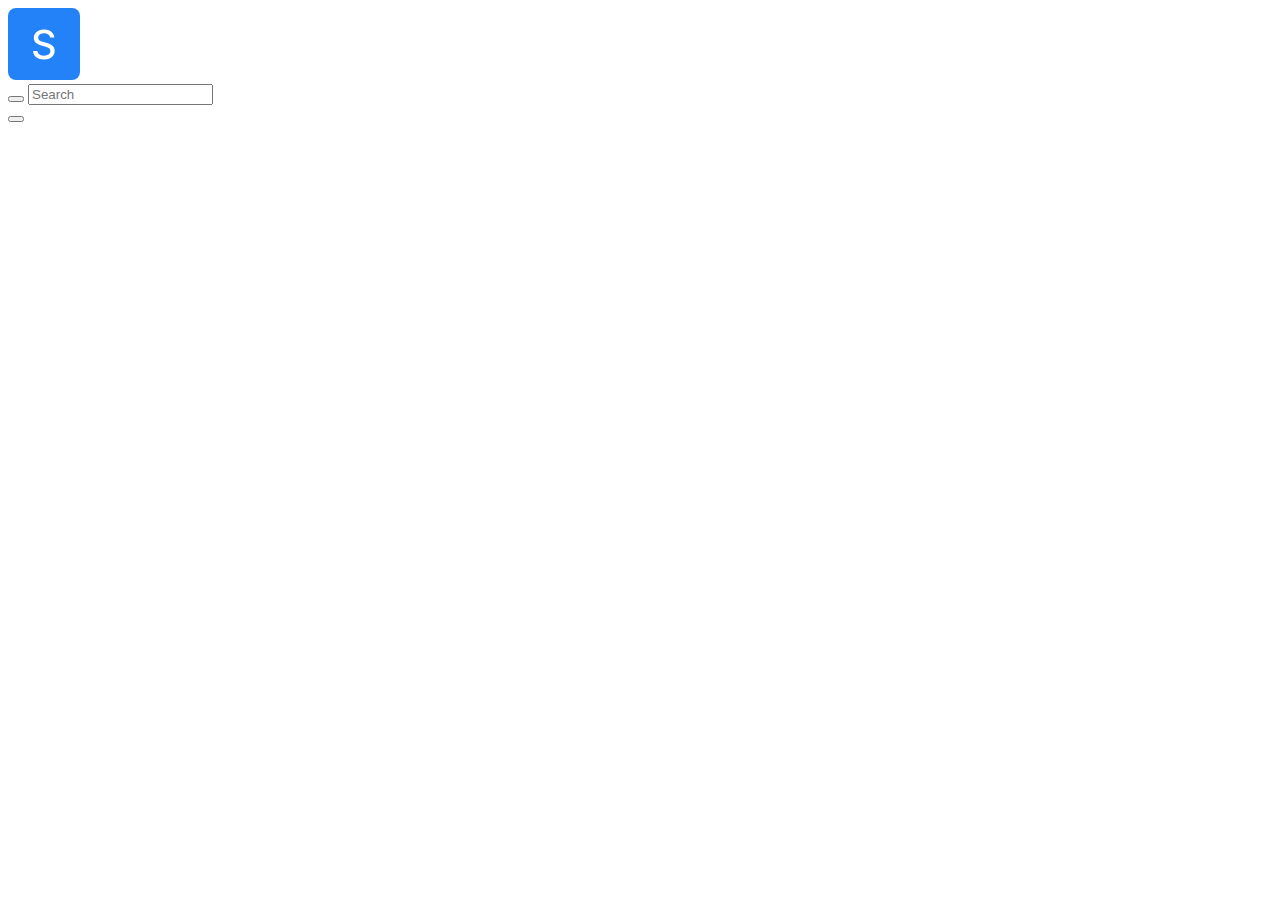
==== pages/results.html @ c0a2e743 "added results.html page" ====
<!DOCTYPE html>
<html lang="en">
<head>
    <meta charset="UTF-8">
    <meta name="viewport" content="width=device-width, initial-scale=1.0">
    <title>Surfboards | Results</title>

    <link rel="stylesheet" href="css/style.css">
</head>
<body>
    <header id="main-header" data-scroll>
        <nav class="nav">
                <a class="nav-logo" href="/index.html">
                    <img class="logo" src="/assets/images/logo.svg" alt="Surfboards home">
                </a>
                <div class="nav-tools">
                    <form class="search-bar" action="#" role="search">
                        <button class="search-btn">
                            <span class="icon-search icon-md"></span>
                        </button>
                        <label for="search-input" hidden>Search</label>
                        <input id="search-input" type="text" autocomplete="off" placeholder="Search">
                    </form>
                    <button class="btn-icon">
                        <span class="icon-light-mode icon-md"></span>
                    </button>
                </div>
        </nav>
    </header>
    <main>
        <section id="gallery">
            <div class="container">
                <ul id="gallery-items" class="grid-4-col" data-gallery-items>
                
                    
                </ul>
                <template data-gallery-item-template>
                    <li>
                        <a href="#">
                            <article class="gallery-item">
                                <div class="gallery-item-thumbnail">
                                    <img class="gallery-item-img"
                                         src="" 
                                         alt=""
                                         data-gallery-item-img>
                                </div>
                                <div class="gallery-item-text">
                                    <div>
                                        <h3 class="gallery-item-title" data-gallery-item-title></h3>
                                        <span class="gallery-item-meta" data-gallery-item-meta></span>
                                    </div>
                                    <span class="reviews" data-reviews></span>
                                </div>
                            </article>
                        </a>
                    </li>
                </template>
            </div>
        </section>

        <script src="js/index.js"></script>
    </main>
    
</body>
</html>
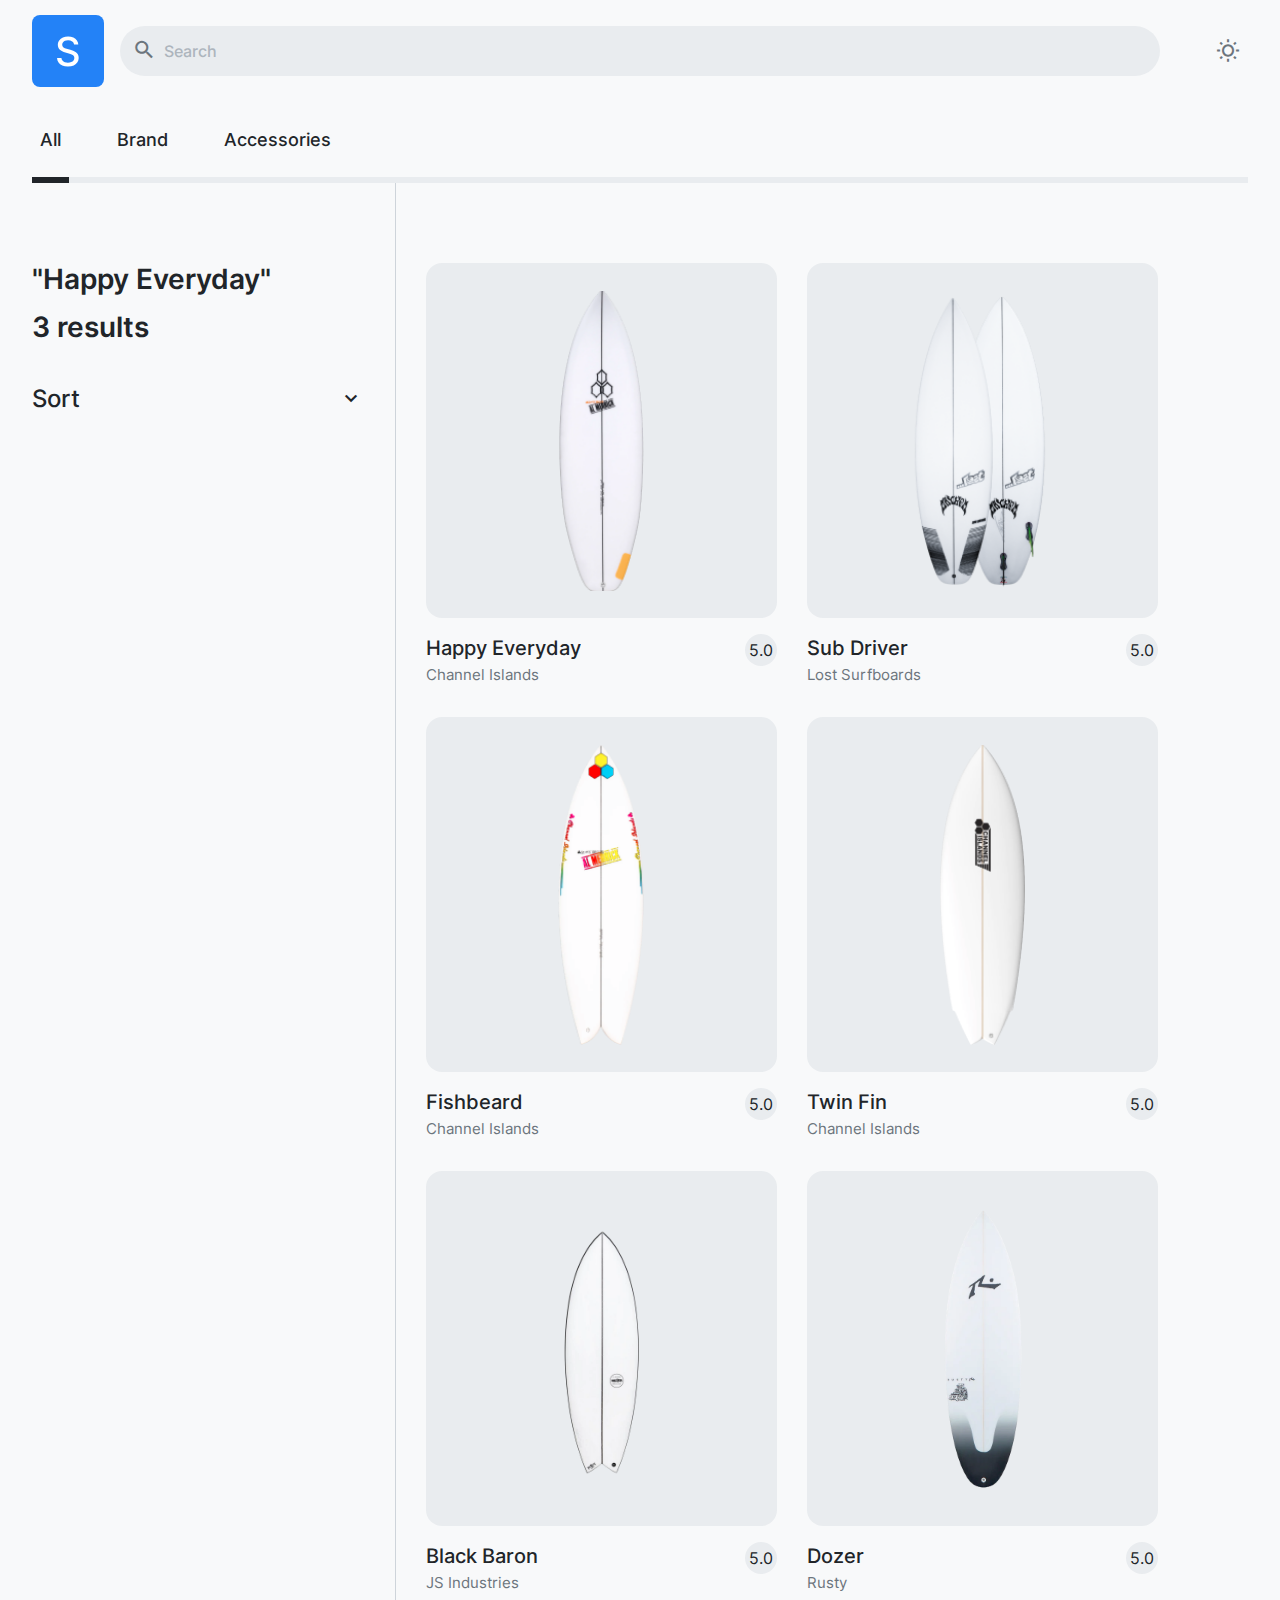
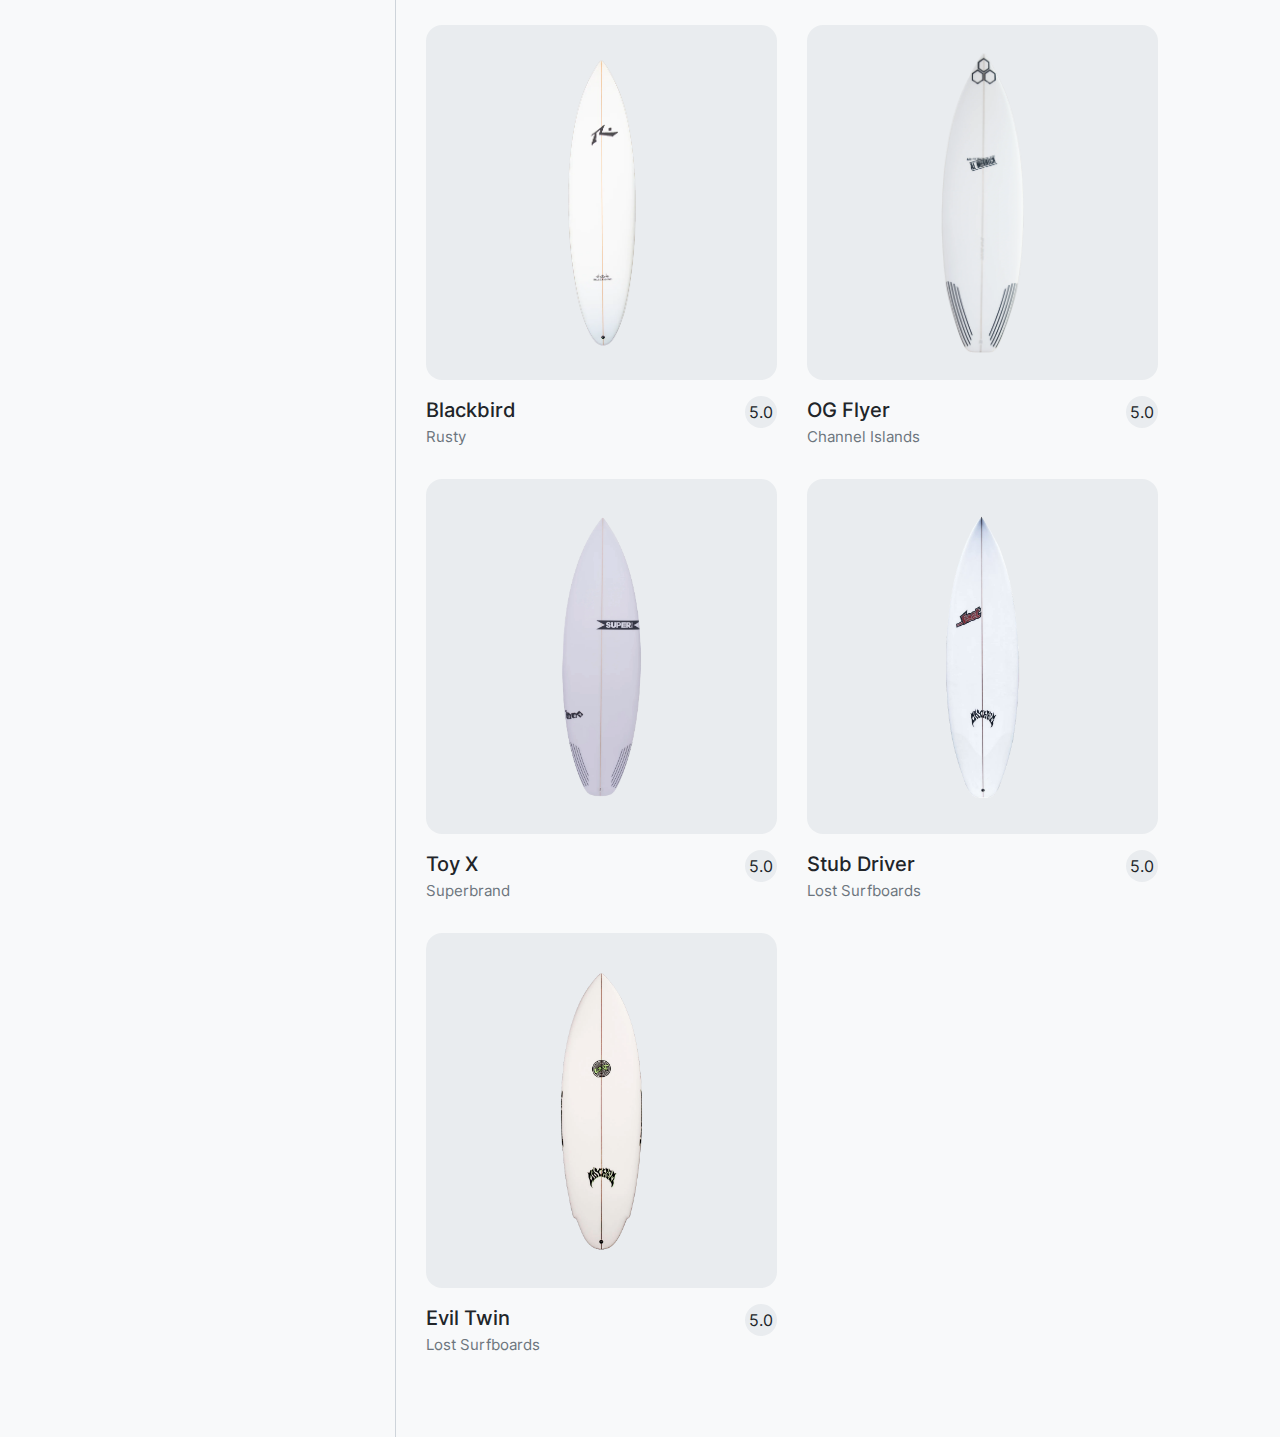
==== commit 866530ef: "built UI for results.html" ====
--- a/pages/results.html
+++ b/pages/results.html
@@ -1,48 +1,86 @@
 <!DOCTYPE html>
 <html lang="en">
+
 <head>
     <meta charset="UTF-8">
     <meta name="viewport" content="width=device-width, initial-scale=1.0">
     <title>Surfboards | Results</title>
 
-    <link rel="stylesheet" href="css/style.css">
+    <link rel="stylesheet" href="/css/style.css">
 </head>
+
 <body>
-    <header id="main-header" data-scroll>
-        <nav class="nav">
-                <a class="nav-logo" href="/index.html">
-                    <img class="logo" src="/assets/images/logo.svg" alt="Surfboards home">
-                </a>
-                <div class="nav-tools">
-                    <form class="search-bar" action="#" role="search">
-                        <button class="search-btn">
-                            <span class="icon-search icon-md"></span>
+    <div class="main-results-grid">
+        <header id="main-header" data-scroll>
+            <nav class="nav">
+                <div class="nav-top">
+                    <a class="nav-logo" href="/index.html">
+                        <img class="logo" src="/assets/images/logo.svg" alt="Surfboards home">
+                    </a>
+                    <div class="nav-tools">
+                        <form class="search-bar" role="search">
+                            <button class="search-btn">
+                                <span class="icon-search icon-md"></span>
+                            </button>
+                            <label for="search-input" hidden>Search</label>
+                            <input id="search-input" name="searchInput" type="text" autocomplete="off" placeholder="Search">
+                        </form>
+                        <button class="btn-icon">
+                            <span class="icon-light-mode icon-md"></span>
                         </button>
-                        <label for="search-input" hidden>Search</label>
-                        <input id="search-input" type="text" autocomplete="off" placeholder="Search">
-                    </form>
-                    <button class="btn-icon">
-                        <span class="icon-light-mode icon-md"></span>
-                    </button>
+                    </div>
                 </div>
-        </nav>
-    </header>
-    <main>
-        <section id="gallery">
-            <div class="container">
+                <div class="nav-bottom">
+                    <ul class="nav-categories">
+                        <li class="nav-category">
+                            <a href="#" class="is-selected">
+                                <span>All</span>
+                            </a>
+                        </li>
+                        <li class="nav-category">
+                            <a href="#">
+                                <span>Brand</span>
+                            </a>
+                        </li>
+                        <li class="nav-category">
+                            <a href="#">
+                                <span>Accessories</span>
+                            </a>
+                        </li>
+                    </ul>
+                </div>
+            </nav>
+        </header>
+
+        <aside id="main-aside">
+            <h2 id="results-page-title" class="h2">"Happy Everyday"</h2>
+            <span id="results-page-results" class="h2">3 results</span>
+
+            <section class="drop-section">
+                <ul class="drop-list">
+                    <li class="drop-item">
+                        <details>
+                            <summary class="drop-item-btn">
+                                <span class="h3">Sort</span>
+                                <span class="icon-chevron-down icon-md"></span>
+                            </summary>
+                            <div class="drop-item-collapsible"></div>
+                        </details>
+                    </li>
+                </ul>
+            </section>
+        </aside>
+
+        <main id="main-content">
+            <section id="gallery">
                 <ul id="gallery-items" class="grid-4-col" data-gallery-items>
-                
-                    
                 </ul>
                 <template data-gallery-item-template>
                     <li>
                         <a href="#">
                             <article class="gallery-item">
                                 <div class="gallery-item-thumbnail">
-                                    <img class="gallery-item-img"
-                                         src="" 
-                                         alt=""
-                                         data-gallery-item-img>
+                                    <img class="gallery-item-img" src="" alt="" data-gallery-item-img>
                                 </div>
                                 <div class="gallery-item-text">
                                     <div>
@@ -55,11 +93,11 @@
                         </a>
                     </li>
                 </template>
-            </div>
-        </section>
+            </section>
+        </main>
+    </div>
 
-        <script src="js/index.js"></script>
-    </main>
-    
+    <script src="/js/index.js"></script>
 </body>
+
 </html>--- a/css/style.css
+++ b/css/style.css
@@ -0,0 +1,985 @@
+@charset "UTF-8";
+/*! normalize.css v8.0.1 | MIT License | github.com/necolas/normalize.css */
+/* Document
+   ========================================================================== */
+/**
+ * 1. Correct the line height in all browsers.
+ * 2. Prevent adjustments of font size after orientation changes in iOS.
+ */
+html {
+  line-height: 1.15; /* 1 */
+  -webkit-text-size-adjust: 100%; /* 2 */
+}
+
+/* Sections
+   ========================================================================== */
+/**
+ * Remove the margin in all browsers.
+ */
+body {
+  margin: 0;
+}
+
+/**
+ * Render the `main` element consistently in IE.
+ */
+main {
+  display: block;
+}
+
+/**
+ * Correct the font size and margin on `h1` elements within `section` and
+ * `article` contexts in Chrome, Firefox, and Safari.
+ */
+/* Grouping content
+   ========================================================================== */
+/**
+ * 1. Add the correct box sizing in Firefox.
+ * 2. Show the overflow in Edge and IE.
+ */
+hr {
+  box-sizing: content-box; /* 1 */
+  height: 0; /* 1 */
+  overflow: visible; /* 2 */
+}
+
+/**
+ * 1. Correct the inheritance and scaling of font size in all browsers.
+ * 2. Correct the odd `em` font sizing in all browsers.
+ */
+pre {
+  font-family: monospace, monospace; /* 1 */
+  font-size: 1em; /* 2 */
+}
+
+/* Text-level semantics
+   ========================================================================== */
+/**
+ * Remove the gray background on active links in IE 10.
+ */
+a {
+  background-color: transparent;
+}
+
+/**
+ * 1. Remove the bottom border in Chrome 57-
+ * 2. Add the correct text decoration in Chrome, Edge, IE, Opera, and Safari.
+ */
+abbr[title] {
+  border-bottom: none; /* 1 */
+  text-decoration: underline; /* 2 */
+  -webkit-text-decoration: underline dotted;
+          text-decoration: underline dotted; /* 2 */
+}
+
+/**
+ * Add the correct font weight in Chrome, Edge, and Safari.
+ */
+b,
+strong {
+  font-weight: bolder;
+}
+
+/**
+ * 1. Correct the inheritance and scaling of font size in all browsers.
+ * 2. Correct the odd `em` font sizing in all browsers.
+ */
+code,
+kbd,
+samp {
+  font-family: monospace, monospace; /* 1 */
+  font-size: 1em; /* 2 */
+}
+
+/**
+ * Add the correct font size in all browsers.
+ */
+small {
+  font-size: 80%;
+}
+
+/**
+ * Prevent `sub` and `sup` elements from affecting the line height in
+ * all browsers.
+ */
+sub,
+sup {
+  font-size: 75%;
+  line-height: 0;
+  position: relative;
+  vertical-align: baseline;
+}
+
+sub {
+  bottom: -0.25em;
+}
+
+sup {
+  top: -0.5em;
+}
+
+/* Embedded content
+   ========================================================================== */
+/**
+ * Remove the border on images inside links in IE 10.
+ */
+img {
+  border-style: none;
+}
+
+/* Forms
+   ========================================================================== */
+/**
+ * 1. Change the font styles in all browsers.
+ * 2. Remove the margin in Firefox and Safari.
+ */
+button,
+input,
+optgroup,
+select,
+textarea {
+  font-family: inherit; /* 1 */
+  font-size: 100%; /* 1 */
+  line-height: 1.15; /* 1 */
+  margin: 0; /* 2 */
+}
+
+/**
+ * Show the overflow in IE.
+ * 1. Show the overflow in Edge.
+ */
+button,
+input { /* 1 */
+  overflow: visible;
+}
+
+/**
+ * Remove the inheritance of text transform in Edge, Firefox, and IE.
+ * 1. Remove the inheritance of text transform in Firefox.
+ */
+button,
+select { /* 1 */
+  text-transform: none;
+}
+
+/**
+ * Correct the inability to style clickable types in iOS and Safari.
+ */
+button,
+[type=button],
+[type=reset],
+[type=submit] {
+  -webkit-appearance: button;
+  -moz-appearance: button;
+       appearance: button;
+}
+
+/**
+ * Remove the inner border and padding in Firefox.
+ */
+button::-moz-focus-inner,
+[type=button]::-moz-focus-inner,
+[type=reset]::-moz-focus-inner,
+[type=submit]::-moz-focus-inner {
+  border-style: none;
+  padding: 0;
+}
+
+/**
+ * Restore the focus styles unset by the previous rule.
+ */
+button:-moz-focusring,
+[type=button]:-moz-focusring,
+[type=reset]:-moz-focusring,
+[type=submit]:-moz-focusring {
+  outline: 1px dotted ButtonText;
+}
+
+/**
+ * Correct the padding in Firefox.
+ */
+fieldset {
+  padding: 0.35em 0.75em 0.625em;
+}
+
+/**
+ * 1. Correct the text wrapping in Edge and IE.
+ * 2. Correct the color inheritance from `fieldset` elements in IE.
+ * 3. Remove the padding so developers are not caught out when they zero out
+ *    `fieldset` elements in all browsers.
+ */
+legend {
+  box-sizing: border-box; /* 1 */
+  color: inherit; /* 2 */
+  display: table; /* 1 */
+  max-width: 100%; /* 1 */
+  padding: 0; /* 3 */
+  white-space: normal; /* 1 */
+}
+
+/**
+ * Add the correct vertical alignment in Chrome, Firefox, and Opera.
+ */
+progress {
+  vertical-align: baseline;
+}
+
+/**
+ * Remove the default vertical scrollbar in IE 10+.
+ */
+textarea {
+  overflow: auto;
+}
+
+/**
+ * 1. Add the correct box sizing in IE 10.
+ * 2. Remove the padding in IE 10.
+ */
+[type=checkbox],
+[type=radio] {
+  box-sizing: border-box; /* 1 */
+  padding: 0; /* 2 */
+}
+
+/**
+ * Correct the cursor style of increment and decrement buttons in Chrome.
+ */
+[type=number]::-webkit-inner-spin-button,
+[type=number]::-webkit-outer-spin-button {
+  height: auto;
+}
+
+/**
+ * 1. Correct the odd appearance in Chrome and Safari.
+ * 2. Correct the outline style in Safari.
+ */
+[type=search] {
+  -webkit-appearance: textfield; /* 1 */
+  -moz-appearance: textfield;
+       appearance: textfield; /* 1 */
+  outline-offset: -2px; /* 2 */
+}
+
+/**
+ * Remove the inner padding in Chrome and Safari on macOS.
+ */
+[type=search]::-webkit-search-decoration {
+  -webkit-appearance: none;
+  appearance: none;
+}
+
+/**
+ * 1. Correct the inability to style clickable types in iOS and Safari.
+ * 2. Change font properties to `inherit` in Safari.
+ */
+::-webkit-file-upload-button {
+  -webkit-appearance: button; /* 1 */
+  appearance: button; /* 1 */
+  font: inherit; /* 2 */
+}
+
+/* Interactive
+   ========================================================================== */
+/*
+ * Add the correct display in Edge, IE 10+, and Firefox.
+ */
+details {
+  display: block;
+}
+
+/*
+ * Add the correct display in all browsers.
+ */
+summary {
+  display: list-item;
+}
+
+/* Misc
+   ========================================================================== */
+/**
+ * Add the correct display in IE 10+.
+ */
+template {
+  display: none;
+}
+
+/**
+ * Add the correct display in IE 10.
+ */
+[hidden] {
+  display: none;
+}
+
+/***
+    The new CSS reset - version 1.8.4 (last updated 14.2.2023)
+    GitHub page: https://github.com/elad2412/the-new-css-reset
+***/
+/*
+    Remove all the styles of the "User-Agent-Stylesheet", except for the 'display' property
+    - The "symbol *" part is to solve Firefox SVG sprite bug
+ */
+*:where(:not(html, iframe, canvas, img, svg, video, audio):not(svg *, symbol *)) {
+  all: unset;
+  display: revert;
+}
+
+/* Preferred box-sizing value */
+*,
+*::before,
+*::after {
+  box-sizing: border-box;
+}
+
+/* Reapply the pointer cursor for anchor tags */
+a, button {
+  cursor: revert;
+}
+
+/* Remove list styles (bullets/numbers) */
+ol, ul, menu {
+  list-style: none;
+}
+
+/* For images to not be able to exceed their container */
+img {
+  max-inline-size: 100%;
+  max-block-size: 100%;
+}
+
+/* removes spacing between cells in tables */
+table {
+  border-collapse: collapse;
+}
+
+/* Safari - solving issue when using user-select:none on the <body> text input doesn't working */
+input, textarea {
+  -webkit-user-select: auto;
+  -moz-user-select: auto;
+       user-select: auto;
+}
+
+/* revert the 'white-space' property for textarea elements on Safari */
+textarea {
+  white-space: revert;
+}
+
+/* minimum style to allow to style meter element */
+meter {
+  -webkit-appearance: revert;
+  -moz-appearance: revert;
+       appearance: revert;
+}
+
+/* preformatted text - use only for this feature */
+:where(pre) {
+  all: revert;
+}
+
+/* reset default text opacity of input placeholder */
+::-moz-placeholder {
+  color: unset;
+}
+::placeholder {
+  color: unset;
+}
+
+/* remove default dot (•) sign */
+::marker {
+  content: initial;
+}
+
+/* fix the feature of 'hidden' attribute.
+   display:revert; revert to element instead of attribute */
+:where([hidden]) {
+  display: none;
+}
+
+/* revert for bug in Chromium browsers
+   - fix for the content editable attribute will work properly.
+   - webkit-user-select: auto; added for Safari in case of using user-select:none on wrapper element*/
+:where([contenteditable]:not([contenteditable=false])) {
+  -moz-user-modify: read-write;
+  -webkit-user-modify: read-write;
+  overflow-wrap: break-word;
+  -webkit-line-break: after-white-space;
+  line-break: after-white-space;
+  -webkit-user-select: auto;
+  -moz-user-select: auto;
+       user-select: auto;
+}
+
+/* apply back the draggable feature - exist only in Chromium and Safari */
+:where([draggable=true]) {
+  -webkit-user-drag: element;
+}
+
+/* Revert Modal native behavior */
+:where(dialog:modal) {
+  all: revert;
+}
+
+/* Primary Font */
+@font-face {
+  font-family: "Inter";
+  src: url("/assets/fonts/Inter-VariableFont_slnt,wght.ttf");
+  font-weight: 400;
+}
+@font-face {
+  font-family: "Inter";
+  src: url("/assets/fonts/Inter-VariableFont_slnt,wght.ttf");
+  font-weight: 500;
+}
+@font-face {
+  font-family: "Inter";
+  src: url("/assets/fonts/Inter-VariableFont_slnt,wght.ttf");
+  font-weight: 600;
+}
+body {
+  font-family: "Inter", sans-serif;
+  font-size: 1rem;
+  line-height: 1.5;
+  color: #212529;
+  background-color: #F8F9FA;
+}
+
+h1 {
+  font-size: 2.75rem;
+  line-height: 1;
+  font-weight: 700;
+}
+
+.h2 {
+  font-size: 1.75rem;
+  line-height: 1.142857;
+  font-weight: 700;
+}
+
+.h3 {
+  font-size: 1.5rem;
+  line-height: 1.33333;
+  font-weight: 500;
+}
+
+:root {
+  --container-max-width: 100%;
+  --grid-gutter: 1.875rem; /* 30px */
+  --border-radius-sm: 0.5rem;
+  --border-radius-md: 1rem;
+  --border-radius-round: 100vw;
+  /*  540px  */
+  /*  720px  */
+  /*  960px  */
+  /*  1120px */
+}
+
+@media only screen and (min-width: 567px) and (max-width: 767.99px) {
+  :root {
+    --container-max-width: 33.75rem;
+  }
+}
+@media only screen and (min-width: 768px) and (max-width: 991.99px) {
+  :root {
+    --container-max-width: 45rem;
+  }
+}
+@media only screen and (min-width: 992px) and (max-width: 1168.99px) {
+  :root {
+    --container-max-width: 60rem;
+  }
+}
+@media only screen and (min-width: 1170px) {
+  :root {
+    --container-max-width: 75rem;
+  }
+}
+input {
+  inline-size: 100%;
+  padding-block: 1rem;
+}
+
+input::-moz-placeholder {
+  font-size: 1rem;
+  font-weight: 500;
+  color: #ADB5BD;
+}
+
+input::placeholder {
+  font-size: 1rem;
+  font-weight: 500;
+  color: #ADB5BD;
+}
+
+button {
+  cursor: pointer;
+}
+
+img {
+  aspect-ratio: attr(width)/attr(height);
+  max-inline-size: 100%;
+  display: block;
+}
+
+@font-face {
+  font-family: "icomoon";
+  src: url("/assets/vendors/icomoon/fonts/icomoon.eot?ty9o3i");
+  src: url("/assets/vendors/icomoon/fonts/icomoon.eot?ty9o3i#iefix") format("embedded-opentype"), url("/assets/vendors/icomoon/fonts/icomoon.ttf?ty9o3i") format("truetype"), url("/assets/vendors/icomoon/fonts/icomoon.woff?ty9o3i") format("woff"), url("/assets/vendors/icomoon/fonts/icomoon.svg?ty9o3i#icomoon") format("svg");
+  font-weight: normal;
+  font-style: normal;
+  font-display: block;
+}
+[class^=icon-], [class*=" icon-"] {
+  /* use !important to prevent issues with browser extensions that change fonts */
+  font-family: "icomoon" !important;
+  speak: never;
+  font-style: normal;
+  font-weight: normal;
+  font-variant: normal;
+  text-transform: none;
+  line-height: 1;
+  /* Better Font Rendering =========== */
+  -webkit-font-smoothing: antialiased;
+  -moz-osx-font-smoothing: grayscale;
+}
+
+.icon-dark-mode:before {
+  content: "\e900";
+  color: inherit;
+}
+
+.icon-light-mode:before {
+  content: "\e901";
+  color: inherit;
+}
+
+.icon-search:before {
+  content: "\e902";
+  color: inherit;
+}
+
+.icon-arrow-right:before {
+  content: "\e903";
+  color: inherit;
+}
+
+.icon-chevron-down:before {
+  content: "\e904";
+  color: inherit;
+}
+
+.icon-md {
+  font-size: 1.5rem;
+}
+
+.container {
+  max-inline-size: var(--container-max-width);
+  margin-inline: auto;
+}
+
+@media only screen and (max-width: 566.99px) {
+  .container {
+    padding-inline: 0.9375rem;
+  }
+}
+@media only screen and (min-width: 567px) {
+  .container {
+    padding-inline: 2rem;
+  }
+}
+#gallery {
+  padding-block: 5rem;
+}
+
+@media only screen and (min-width: 567px) {
+  .grid-4-col {
+    display: grid;
+    grid-template-columns: repeat(auto-fill, minmax(263px, 1fr));
+    gap: var(--grid-gutter);
+  }
+}
+.main-results-grid {
+  display: grid;
+  grid-template-areas: "h h h h  h h h h  h h h h" "a a m m  m m m m  m m . ." "a a m m  m m m m  m m . .";
+}
+
+.main-results-grid #main-header {
+  grid-area: h;
+}
+
+.main-results-grid #main-aside {
+  grid-area: a;
+  padding-block-start: 5rem;
+  border-inline-end: 1px solid #CED4DA;
+}
+
+@media only screen and (max-width: 566.99px) {
+  .main-results-grid #main-aside {
+    padding-inline: 0.9375rem;
+  }
+}
+@media only screen and (min-width: 567px) {
+  .main-results-grid #main-aside {
+    padding-inline: 2rem;
+  }
+}
+.main-results-grid #main-content {
+  grid-area: m;
+  margin-inline: var(--grid-gutter);
+}
+
+#main-header {
+  background-color: #F8F9FA;
+  z-index: 1;
+  position: sticky;
+  top: 0;
+}
+
+@media only screen and (max-width: 566.99px) {
+  #main-header {
+    padding-inline: 0.9375rem;
+  }
+}
+@media only screen and (min-width: 567px) {
+  #main-header {
+    padding-inline: 2rem;
+  }
+}
+#main-header[data-scroll=true] {
+  --p-header-box-shadow: hsla(210, 11%, 15%, 0.1);
+  box-shadow: 1px 2px 4px 0px var(--p-header-box-shadow);
+  -webkit-box-shadow: 1px 2px 4px 0px var(--p-header-box-shadow);
+  -moz-box-shadow: 1px 2px 4px 0px var(--p-header-box-shadow);
+}
+
+.nav-top {
+  display: flex;
+  gap: 1.5rem;
+  padding-block: 0.9375rem;
+}
+
+@media only screen and (max-width: 566.99px) {
+  .nav-top {
+    gap: 0.5rem;
+  }
+}
+@media only screen and (min-width: 567px) {
+  .nav-top {
+    gap: 1rem;
+  }
+}
+.nav-bottom {
+  border-block-end: 6px solid #E9ECEF;
+}
+
+.nav-categories {
+  display: flex;
+  gap: 2.5rem;
+}
+
+.nav-category > a {
+  display: inline-block;
+  font-size: 1.125rem;
+  font-weight: 500;
+  padding-block: 1.5rem;
+  padding-inline: 0.5rem;
+  position: relative;
+}
+
+.nav-category > a.is-selected::after {
+  --p-element-height: 6px;
+  content: "";
+  display: block;
+  block-size: var(--p-element-height);
+  inline-size: 100%;
+  position: absolute;
+  background-color: #212529;
+  bottom: calc(var(--p-element-height) * -1);
+  left: 0;
+}
+
+.nav-tools {
+  display: flex;
+  gap: 3rem;
+  align-items: center;
+  flex-grow: 1;
+  max-inline-size: 100%;
+}
+
+@media only screen and (max-width: 566.99px) {
+  .nav-tools {
+    gap: 0.5rem;
+  }
+}
+@media only screen and (min-width: 567px) {
+  .nav-tools {
+    gap: 3rem;
+  }
+}
+.search-bar {
+  background-color: #E9ECEF;
+  border-radius: var(--border-radius-round);
+  display: flex;
+  align-items: center;
+  gap: 0.5rem;
+  padding-inline: 0.75rem;
+  inline-size: 100%;
+}
+
+.search-btn {
+  color: #6C757D;
+}
+
+.search-btn:where(:is(:hover, :focus-visible)) {
+  color: #212529;
+}
+
+@media only screen and (max-width: 566.99px) {
+  #categories {
+    padding-inline: 0.9375rem;
+  }
+}
+@media only screen and (min-width: 567px) {
+  #categories {
+    padding-inline: 2rem;
+  }
+}
+.category-list {
+  display: flex;
+  overflow: hidden;
+  gap: 5rem;
+  padding-block-end: 2rem;
+  border-block-end: 1px solid #CED4DA;
+}
+
+.category {
+  display: flex;
+  flex-direction: column;
+  align-items: center;
+  gap: 0.25rem;
+}
+
+.category-label {
+  font-weight: 500;
+}
+
+.category-icon-wrapper {
+  position: relative;
+  display: flex;
+  justify-content: center;
+  align-items: center;
+  inline-size: 3.5rem;
+  block-size: 3.5rem;
+}
+
+.category-icon-wrapper::before {
+  content: "";
+  position: absolute;
+  display: block;
+  inset: 0;
+  background-color: #DEE2E6;
+  z-index: -1;
+  border-radius: var(--border-radius-round);
+  display: none;
+}
+
+.category-ref:where(:is(:hover, :focus-visible)) .category-icon-wrapper::before {
+  display: block;
+}
+
+.row {
+  display: flex;
+  flex-wrap: wrap;
+}
+
+.row > * {
+  flex-shrink: 0;
+  inline-size: 100%;
+  max-inline-size: 100%;
+}
+
+@media only screen and (min-width: 768px) {
+  .col-4-md {
+    inline-size: 33.3333333333%;
+  }
+  .col-7-md {
+    inline-size: 58.3333333333%;
+  }
+}
+#results-page-title {
+  margin-block-end: 1rem;
+}
+
+#results-page-results {
+  display: inline-block;
+  margin-block-end: 2.5rem;
+}
+
+.drop-item-btn {
+  display: flex;
+  inline-size: 100%;
+  justify-content: space-between;
+  align-items: center;
+}
+
+.reviews {
+  display: inline-flex;
+  position: relative;
+  inline-size: 2rem;
+  block-size: 2rem;
+  border-radius: var(--border-radius-round);
+  background-color: #E9ECEF;
+  z-index: -1;
+  justify-content: center;
+  align-items: center;
+}
+
+.gallery-item {
+  cursor: pointer;
+}
+
+.gallery-item:hover .gallery-item-thumbnail,
+a:focus-visible .gallery-item-thumbnail {
+  outline: 2px solid #212529;
+}
+
+.gallery-item-thumbnail {
+  margin-block-end: 1rem;
+  background-color: #E9ECEF;
+  border-radius: var(--border-radius-md);
+  display: grid;
+  place-content: center;
+  padding: 2rem;
+  max-height: 355px;
+  height: 100%;
+}
+
+.gallery-item-img {
+  block-size: 300px;
+  -o-object-fit: cover;
+     object-fit: cover;
+}
+
+.gallery-item-text {
+  display: flex;
+  justify-content: space-between;
+  align-items: flex-start;
+  gap: 2rem;
+}
+
+.gallery-item-text > .reviews {
+  flex-shrink: 0;
+}
+
+.gallery-item-text > div {
+  white-space: nowrap;
+  overflow: hidden;
+  text-overflow: ellipsis;
+}
+
+.gallery-item-title {
+  font-size: 1.25rem;
+  line-height: 1.4;
+  font-weight: 500;
+  text-overflow: ellipsis;
+  overflow: hidden;
+}
+
+.gallery-item:hover .gallery-item-title,
+a:focus-visible .gallery-item-title {
+  color: #2382F7;
+}
+
+.gallery-item-meta {
+  font-size: 0.9375rem;
+  line-height: 1.6;
+  color: #6C757D;
+}
+
+.btn-icon {
+  display: flex;
+  justify-content: center;
+  align-items: center;
+  padding: 0.5rem;
+  border-radius: var(--border-radius-sm);
+  color: #6C757D;
+}
+
+.btn-icon:where(:is(:hover, :focus-visible)) {
+  background-color: #E9ECEF;
+  color: #212529;
+}
+
+.btn {
+  display: inline-flex;
+  font-weight: 500;
+  gap: 0.5rem;
+  border-radius: var(--border-radius-sm);
+  padding: 0.75rem 1rem;
+}
+
+.btn.is-neutral {
+  background-color: #fff;
+}
+
+.card {
+  background-image: var(--p-card-bg-image);
+  background-repeat: no-repeat;
+  background-size: cover;
+  background-position: center center;
+  padding: 1.5rem;
+  border-radius: 1rem;
+}
+
+.card-img {
+  --p-card-padding: 1rem;
+  position: relative;
+}
+
+.card-img > img {
+  inline-size: 100%;
+  -o-object-fit: cover;
+     object-fit: cover;
+  border-radius: var(--border-radius-md);
+  min-block-size: 180px;
+}
+
+.card-img > :not(img) {
+  position: absolute;
+  left: var(--p-card-padding);
+  bottom: var(--p-card-padding);
+}
+
+.u-pb-16 {
+  padding-block: 1rem !important;
+}
+
+.u-pb-64 {
+  padding-block: 4rem !important;
+}
+
+.u-m-b12 {
+  margin-block-end: 0.75rem !important;
+}
+
+.u-pi-32 {
+  margin-inline: 2rem !important;
+}
+
+.u-m-b32-xs {
+  margin-block-end: 2rem !important;
+}
+
+.u-flex {
+  display: flex !important;
+}
+
+.u-space-btwn {
+  justify-content: space-between !important;
+}
+
+.u-align-center {
+  align-items: center !important;
+}
+
+.u-hidden {
+  display: none !important;
+}/*# sourceMappingURL=style.css.map */